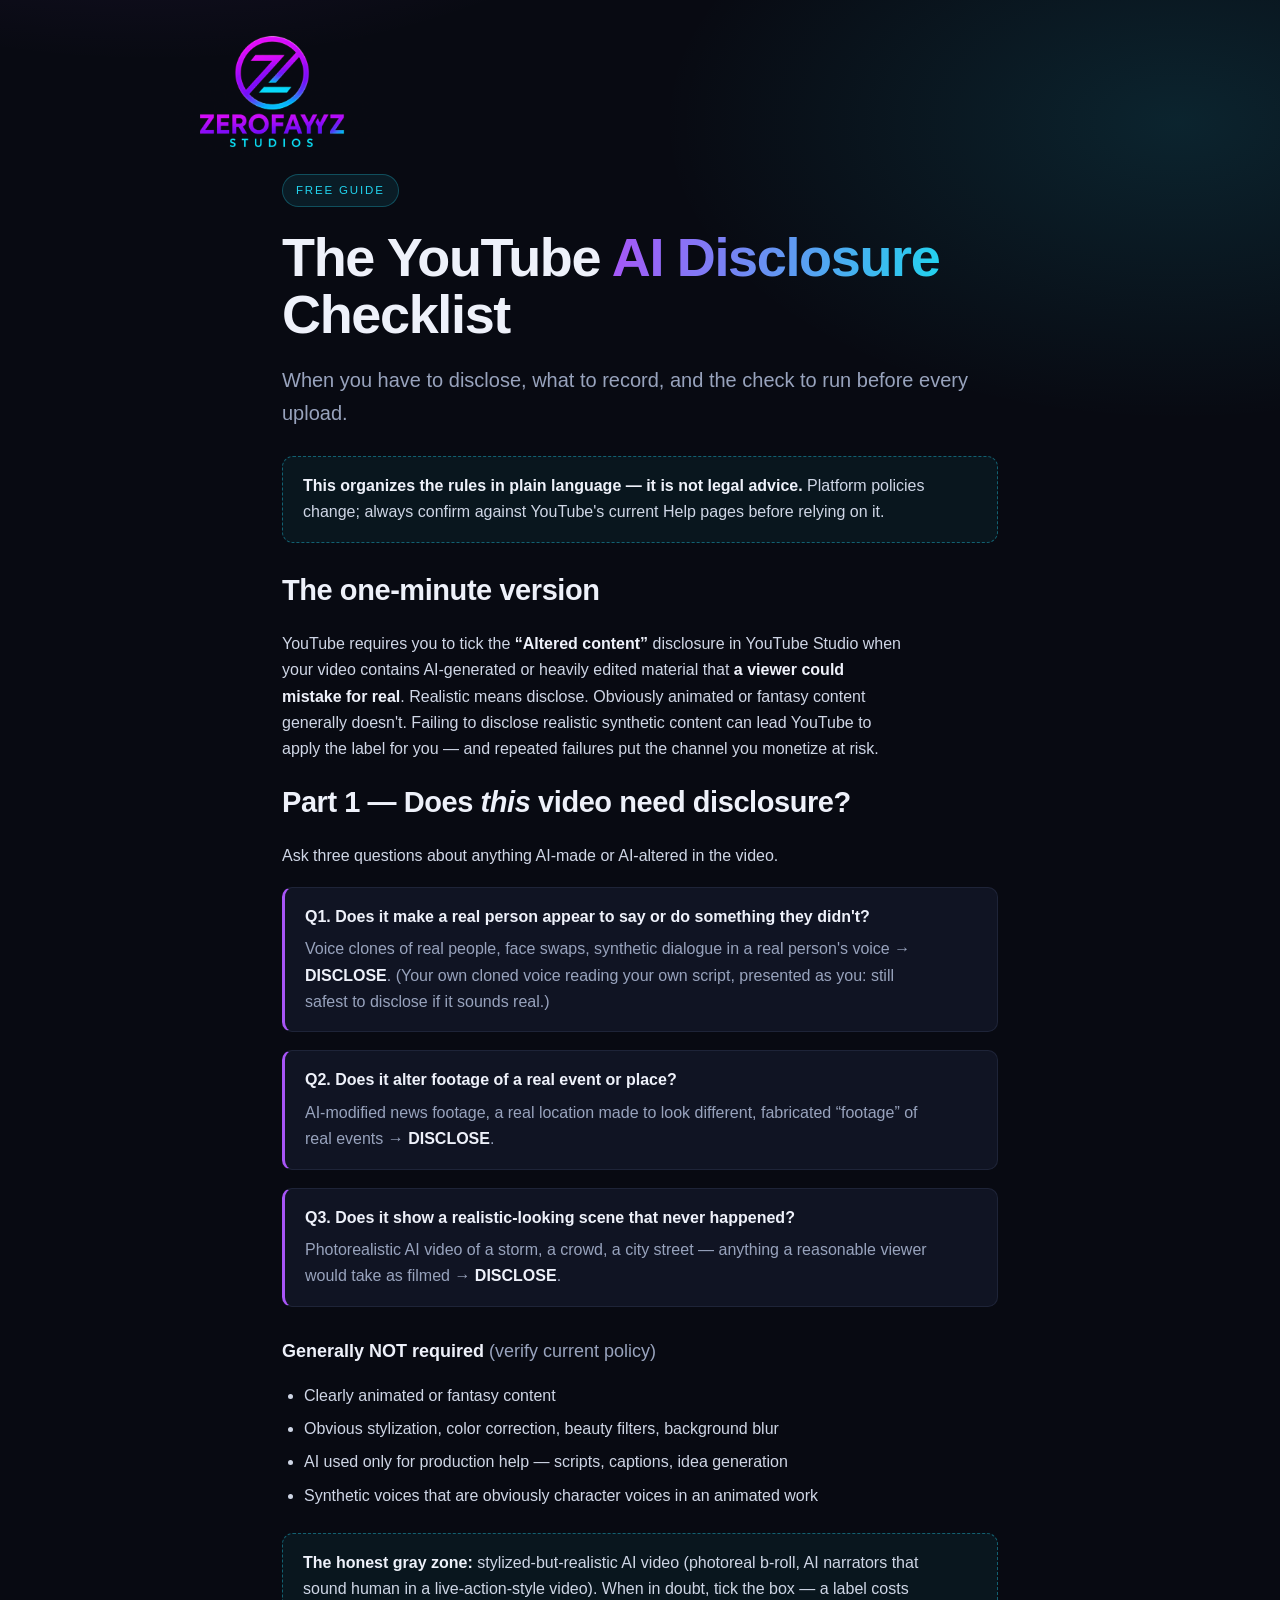
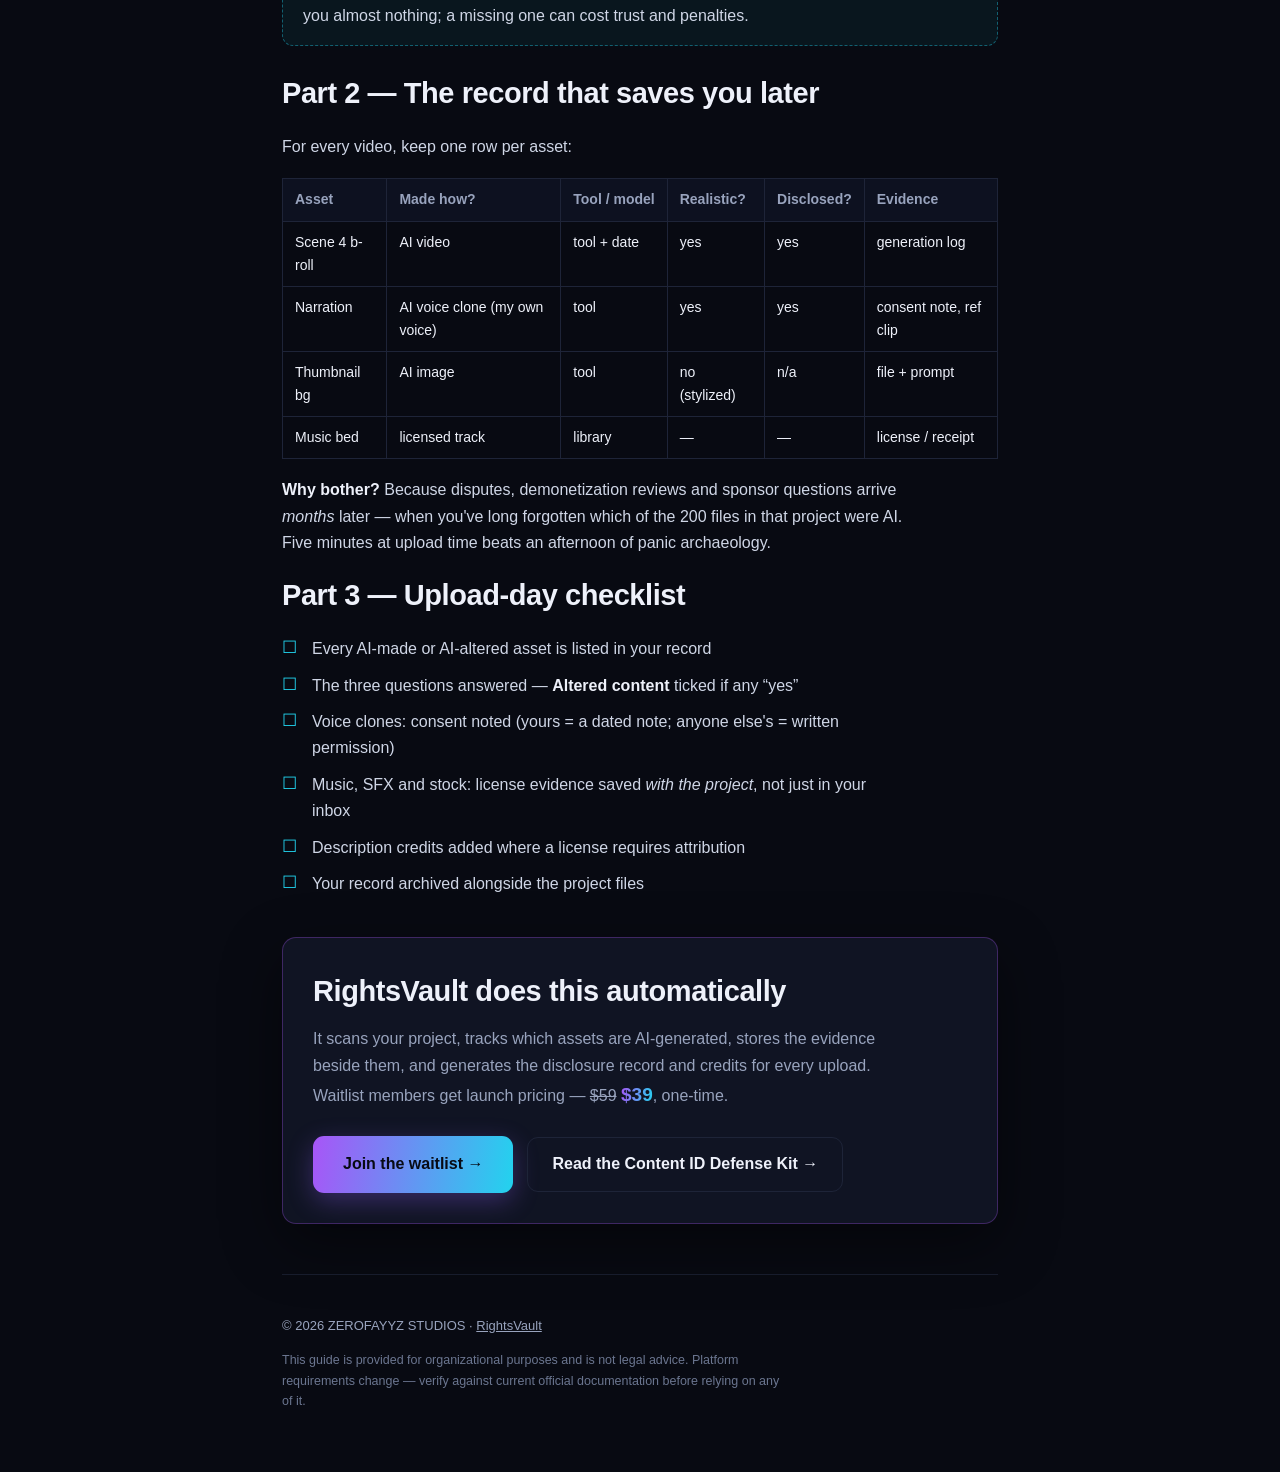
==== ai-disclosure-checklist.html @ b0fc578d "RightsVault waitlist site: landing page, two free guides, brand system Gate A demand-validation site" ====
<!DOCTYPE html>
<html lang="en">
<head>
<meta charset="utf-8">
<meta name="viewport" content="width=device-width, initial-scale=1">
<title>The YouTube AI Disclosure Checklist (2026) — ZEROFAYYZ</title>
<meta name="description" content="When YouTube requires you to disclose AI-generated content, what records to keep per video, and the upload-day checklist. Free guide from ZEROFAYYZ Studios.">
<link rel="canonical" href="https://zerofayyz.com/ai-disclosure-checklist.html">
<meta property="og:title" content="The YouTube AI Disclosure Checklist (2026)">
<meta property="og:description" content="When you must disclose AI content on YouTube, what to record, and the upload-day check. Free guide.">
<meta property="og:image" content="https://zerofayyz.com/social.jpg">
<meta property="og:type" content="article">
<meta name="twitter:card" content="summary_large_image">
<link rel="icon" type="image/png" href="favicon.png">
<link rel="stylesheet" href="style.css">
</head>
<body>

<header><div class="wrap">
  <a class="brand-link" href="index.html"><img class="brand-logo" src="logo.png" alt="ZEROFAYYZ STUDIOS" width="560" height="373"></a>
</div></header>

<div class="wrap read">
  <article>
    <span class="eyebrow">Free guide</span>
    <h1>The YouTube <span class="g">AI Disclosure</span> Checklist</h1>
    <p class="sub">When you have to disclose, what to record, and the check to run before every upload.</p>

    <div class="callout">
      <p><strong>This organizes the rules in plain language — it is not legal advice.</strong>
      Platform policies change; always confirm against YouTube's current Help pages before relying on it.</p>
    </div>

    <h2>The one-minute version</h2>
    <p>YouTube requires you to tick the <strong>“Altered content”</strong> disclosure in YouTube Studio when your
    video contains AI-generated or heavily edited material that <strong>a viewer could mistake for real</strong>.
    Realistic means disclose. Obviously animated or fantasy content generally doesn't. Failing to disclose realistic
    synthetic content can lead YouTube to apply the label for you — and repeated failures put the channel you
    monetize at risk.</p>

    <h2>Part 1 — Does <em>this</em> video need disclosure?</h2>
    <p>Ask three questions about anything AI-made or AI-altered in the video.</p>

    <div class="q">
      <b>Q1. Does it make a real person appear to say or do something they didn't?</b>
      <p>Voice clones of real people, face swaps, synthetic dialogue in a real person's voice → <strong>DISCLOSE</strong>.
      (Your own cloned voice reading your own script, presented as you: still safest to disclose if it sounds real.)</p>
    </div>
    <div class="q">
      <b>Q2. Does it alter footage of a real event or place?</b>
      <p>AI-modified news footage, a real location made to look different, fabricated “footage” of real
      events → <strong>DISCLOSE</strong>.</p>
    </div>
    <div class="q">
      <b>Q3. Does it show a realistic-looking scene that never happened?</b>
      <p>Photorealistic AI video of a storm, a crowd, a city street — anything a reasonable viewer would take
      as filmed → <strong>DISCLOSE</strong>.</p>
    </div>

    <h3>Generally NOT required <span style="color:var(--muted);font-weight:400">(verify current policy)</span></h3>
    <ul>
      <li>Clearly animated or fantasy content</li>
      <li>Obvious stylization, color correction, beauty filters, background blur</li>
      <li>AI used only for production help — scripts, captions, idea generation</li>
      <li>Synthetic voices that are obviously character voices in an animated work</li>
    </ul>

    <div class="callout">
      <p><strong>The honest gray zone:</strong> stylized-but-realistic AI video (photoreal b-roll, AI narrators
      that sound human in a live-action-style video). When in doubt, tick the box — a label costs you almost
      nothing; a missing one can cost trust and penalties.</p>
    </div>

    <h2>Part 2 — The record that saves you later</h2>
    <p>For every video, keep one row per asset:</p>
    <table>
      <tr><th>Asset</th><th>Made how?</th><th>Tool / model</th><th>Realistic?</th><th>Disclosed?</th><th>Evidence</th></tr>
      <tr><td>Scene 4 b-roll</td><td>AI video</td><td>tool + date</td><td>yes</td><td>yes</td><td>generation log</td></tr>
      <tr><td>Narration</td><td>AI voice clone (my own voice)</td><td>tool</td><td>yes</td><td>yes</td><td>consent note, ref clip</td></tr>
      <tr><td>Thumbnail bg</td><td>AI image</td><td>tool</td><td>no (stylized)</td><td>n/a</td><td>file + prompt</td></tr>
      <tr><td>Music bed</td><td>licensed track</td><td>library</td><td>—</td><td>—</td><td>license / receipt</td></tr>
    </table>
    <p><strong>Why bother?</strong> Because disputes, demonetization reviews and sponsor questions arrive
    <em>months</em> later — when you've long forgotten which of the 200 files in that project were AI. Five
    minutes at upload time beats an afternoon of panic archaeology.</p>

    <h2>Part 3 — Upload-day checklist</h2>
    <ul class="check">
      <li>Every AI-made or AI-altered asset is listed in your record</li>
      <li>The three questions answered — <strong>Altered content</strong> ticked if any “yes”</li>
      <li>Voice clones: consent noted (yours = a dated note; anyone else's = written permission)</li>
      <li>Music, SFX and stock: license evidence saved <em>with the project</em>, not just in your inbox</li>
      <li>Description credits added where a license requires attribution</li>
      <li>Your record archived alongside the project files</li>
    </ul>

    <div class="signup" style="margin:40px 0 10px">
      <h2>RightsVault does this automatically</h2>
      <p class="lede">It scans your project, tracks which assets are AI-generated, stores the evidence beside
      them, and generates the disclosure record and credits for every upload. Waitlist members get launch
      pricing — <s style="color:var(--muted)">$59</s> <strong class="g" style="font-size:19px">$39</strong>, one-time.</p>
      <div class="cta-row">
        <a class="btn" href="index.html#waitlist">Join the waitlist →</a>
        <a class="btn-ghost" href="content-id-defense-kit.html">Read the Content ID Defense Kit →</a>
      </div>
    </div>
  </article>

  <footer>
    <div>© 2026 ZEROFAYYZ STUDIOS · <a href="index.html">RightsVault</a></div>
    <div class="legal">This guide is provided for organizational purposes and is not legal advice. Platform
    requirements change — verify against current official documentation before relying on any of it.</div>
  </footer>
</div>
</body>
</html>
---- style.css ----
/* ZEROFAYYZ — shared design system (purple + cyan on studio dark) */
:root{
  --purple:#a855f7; --purple-dim:#8b5cf6; --cyan:#22d3ee; --cyan-dim:#06b6d4;
  --bg:#080a12; --panel:#101423; --panel-2:#0d1120;
  --line:#1e2438; --line-soft:#171c2c;
  --text:#eef1fa; --muted:#98a3bd;
  --good:#4fe3b0; --warn:#ffc46b; --bad:#ff7b8f;
  --radius:14px; --maxw:980px; --readw:760px;
  --grad:linear-gradient(100deg,var(--purple) 0%,var(--cyan) 100%);
}
*{box-sizing:border-box}
html{scroll-behavior:smooth}
body{
  margin:0; background:var(--bg); color:var(--text);
  font:16px/1.65 -apple-system,BlinkMacSystemFont,"Segoe UI",Inter,Roboto,Helvetica,Arial,sans-serif;
  -webkit-font-smoothing:antialiased;
  background-image:
    radial-gradient(60rem 32rem at 12% -8%, rgba(168,85,247,.16), transparent 60%),
    radial-gradient(52rem 30rem at 92% 4%, rgba(34,211,238,.13), transparent 62%);
  background-repeat:no-repeat;
}
.wrap{max-width:var(--maxw); margin:0 auto; padding:0 22px}
.read{max-width:var(--readw)}
a{color:var(--cyan)}
img{max-width:100%}

/* header / brand */
header{padding:24px 0 0}
.brand-logo{display:block; width:200px; max-width:52vw; height:auto; mix-blend-mode:screen}
.brand-link{display:inline-block; text-decoration:none}

/* type */
h1{font-size:clamp(31px,5.4vw,54px); line-height:1.07; margin:0 0 20px; letter-spacing:-.025em; font-weight:800}
h1 .g,.g{background:var(--grad); -webkit-background-clip:text; background-clip:text; color:transparent}
h2{font-size:clamp(21px,3.1vw,29px); margin:0 0 10px; letter-spacing:-.015em}
h3{font-size:18px; margin:30px 0 8px}
.sub{font-size:clamp(17px,2.2vw,20px); color:var(--muted); max-width:62ch; margin:0 0 26px}
.lede{color:var(--muted); max-width:66ch; margin:0 0 26px}
.eyebrow{display:inline-flex; align-items:center; gap:8px; font-size:11.5px; letter-spacing:.16em;
  text-transform:uppercase; color:var(--cyan); background:rgba(34,211,238,.09);
  border:1px solid rgba(34,211,238,.28); padding:6px 13px; border-radius:999px; margin-bottom:22px}

/* buttons */
.btn{display:inline-block; background:var(--grad); color:#070a14; font-weight:800;
  padding:15px 30px; border-radius:11px; text-decoration:none; border:0; font-size:16px;
  box-shadow:0 8px 26px rgba(139,92,246,.32)}
.btn:hover{filter:brightness(1.09)}
.btn-ghost{display:inline-block; padding:13px 24px; border-radius:11px; text-decoration:none;
  border:1px solid var(--line); color:var(--text); font-weight:600}
.btn-ghost:hover{border-color:var(--purple)}
.btn-note{font-size:13px; color:var(--muted)}
.cta-row{display:flex; flex-wrap:wrap; gap:14px; align-items:center}

/* sections + panels */
section{padding:54px 0; border-top:1px solid var(--line-soft)}
.card{background:var(--panel); border:1px solid var(--line); border-radius:var(--radius); padding:22px;
  position:relative; overflow:hidden}
.card::before{content:""; position:absolute; inset:0 0 auto 0; height:2px; background:var(--grad); opacity:.75}
.card h3{margin:0 0 8px; font-size:17px}
.card p{margin:0; color:var(--muted); font-size:14.5px}
.grid{display:grid; grid-template-columns:repeat(auto-fit,minmax(250px,1fr)); gap:18px; margin-top:26px}

/* article / guide pages */
article{padding:8px 0 20px}
article p{color:#cfd6e6; max-width:70ch}
article ul,article ol{color:#cfd6e6; max-width:70ch; padding-left:22px}
article li{margin:7px 0}
article strong{color:var(--text)}
.q{background:var(--panel); border:1px solid var(--line); border-left:3px solid var(--purple);
  border-radius:10px; padding:16px 20px; margin:18px 0}
.q b{display:block; margin-bottom:6px}
.q p{margin:0; color:var(--muted)}
.callout{background:rgba(34,211,238,.06); border:1px dashed rgba(34,211,238,.4);
  border-radius:11px; padding:16px 20px; margin:24px 0}
.callout p{margin:0; color:#cfd6e6}
table{width:100%; border-collapse:collapse; margin:18px 0; font-size:14px; display:block; overflow-x:auto}
th,td{border:1px solid var(--line); padding:9px 12px; text-align:left; vertical-align:top}
th{background:var(--panel-2); color:var(--muted); font-weight:600; white-space:nowrap}
.check{list-style:none; padding:0; margin:16px 0}
.check li{padding-left:30px; position:relative; margin:10px 0; color:#cfd6e6}
.check li::before{content:"☐"; position:absolute; left:0; color:var(--cyan); font-size:17px; line-height:1.4}
.tmpl{background:var(--panel-2); border:1px solid var(--line); border-radius:10px; padding:18px 20px;
  font-family:ui-monospace,SFMono-Regular,Menlo,monospace; font-size:13.5px; color:#cfd6e6; white-space:pre-wrap; margin:16px 0}

/* honesty / status block */
.honest{background:var(--panel); border:1px solid rgba(255,196,107,.32); border-radius:var(--radius); padding:24px 26px; margin:0 0 26px}
.honest h3{margin:0 0 10px; font-size:17px; color:var(--warn)}
.honest p{margin:0 0 10px; color:#cfd6e6; max-width:68ch}
.honest p:last-child{margin-bottom:0}

/* signup */
.signup{background:var(--panel); border:1px solid rgba(168,85,247,.3); border-radius:var(--radius);
  padding:30px; box-shadow:0 20px 60px rgba(0,0,0,.45)}
.pricebox{display:flex; gap:14px; flex-wrap:wrap; align-items:center; padding:14px 18px; margin-bottom:22px;
  border:1px dashed rgba(34,211,238,.4); border-radius:11px; background:rgba(34,211,238,.05)}
.pricebox b{background:var(--grad); -webkit-background-clip:text; background-clip:text; color:transparent; font-size:20px}
.pricebox s{color:var(--muted)}
.pricebox span{font-size:13.5px; color:var(--muted)}
.gift{display:grid; gap:10px; margin:18px 0 22px}
.gift div{padding-left:26px; position:relative; color:var(--muted); font-size:15px}
.gift div::before{content:"✓"; position:absolute; left:0; color:var(--cyan); font-weight:700}
iframe{width:100%; border:0; min-height:340px}

/* footer */
footer{padding:40px 0 60px; color:var(--muted); font-size:13px; border-top:1px solid var(--line-soft); margin-top:20px}
.legal{margin-top:14px; font-size:12.5px; color:#6b7690; max-width:72ch}
footer a{color:var(--muted)}

/* ---- landing-page specific ---- */
.hero{padding:60px 0 46px}
.offer{display:flex; align-items:center; gap:16px; flex-wrap:wrap;
  background:linear-gradient(100deg, rgba(168,85,247,.14), rgba(34,211,238,.10));
  border:1px solid rgba(168,85,247,.35); border-radius:var(--radius); padding:18px 22px; margin:0 0 28px}
.offer .price{font-size:15px; color:var(--text); font-weight:600}
.offer .price s{color:var(--muted); font-weight:400; margin-right:8px}
.offer .price b{font-size:22px; background:var(--grad); -webkit-background-clip:text; background-clip:text; color:transparent}
.offer .tag{font-size:13px; color:var(--muted)}
.quote{border-left:3px solid transparent; border-image:var(--grad) 1; padding:14px 0 14px 20px; margin:26px 0;
  font-size:18px; max-width:62ch}
.quote span{color:var(--muted); display:block; font-size:14px; margin-top:8px}
.audit{background:var(--panel); border:1px solid var(--line); border-radius:var(--radius); overflow:hidden;
  box-shadow:0 20px 50px rgba(0,0,0,.4)}
.audit-head{display:flex; justify-content:space-between; align-items:center; gap:12px;
  padding:14px 18px; border-bottom:1px solid var(--line); font-size:13px; color:var(--muted);
  flex-wrap:wrap; background:var(--panel-2)}
.pill{font-size:11px; letter-spacing:.1em; text-transform:uppercase; padding:4px 10px; border-radius:999px;
  font-weight:700; background:rgba(255,123,143,.12); color:var(--bad); border:1px solid rgba(255,123,143,.32)}
.row{display:flex; gap:12px; padding:12px 18px; border-bottom:1px solid var(--line-soft); font-size:14px; align-items:flex-start}
.row:last-child{border-bottom:0}
.ico{flex:0 0 20px; text-align:center; line-height:1.5; font-weight:700}
.row-main{flex:1; min-width:0}
.row-file{font-family:ui-monospace,SFMono-Regular,Menlo,monospace; font-size:13px; word-break:break-all}
.row-note{color:var(--muted); font-size:13px; margin-top:2px}
.ok{color:var(--good)} .warn{color:var(--warn)} .stop{color:var(--bad)}
.audit-foot{padding:14px 18px; border-top:1px solid var(--line); font-size:13px; color:var(--muted); background:var(--panel-2)}
ul.who{list-style:none; padding:0; margin:22px 0 0; display:grid; gap:12px}
ul.who li{padding-left:26px; position:relative; color:var(--muted); max-width:70ch}
ul.who li::before{content:"→"; position:absolute; left:0; color:var(--purple)}
ul.who b{color:var(--text)}
#waitlist{border-bottom:0}
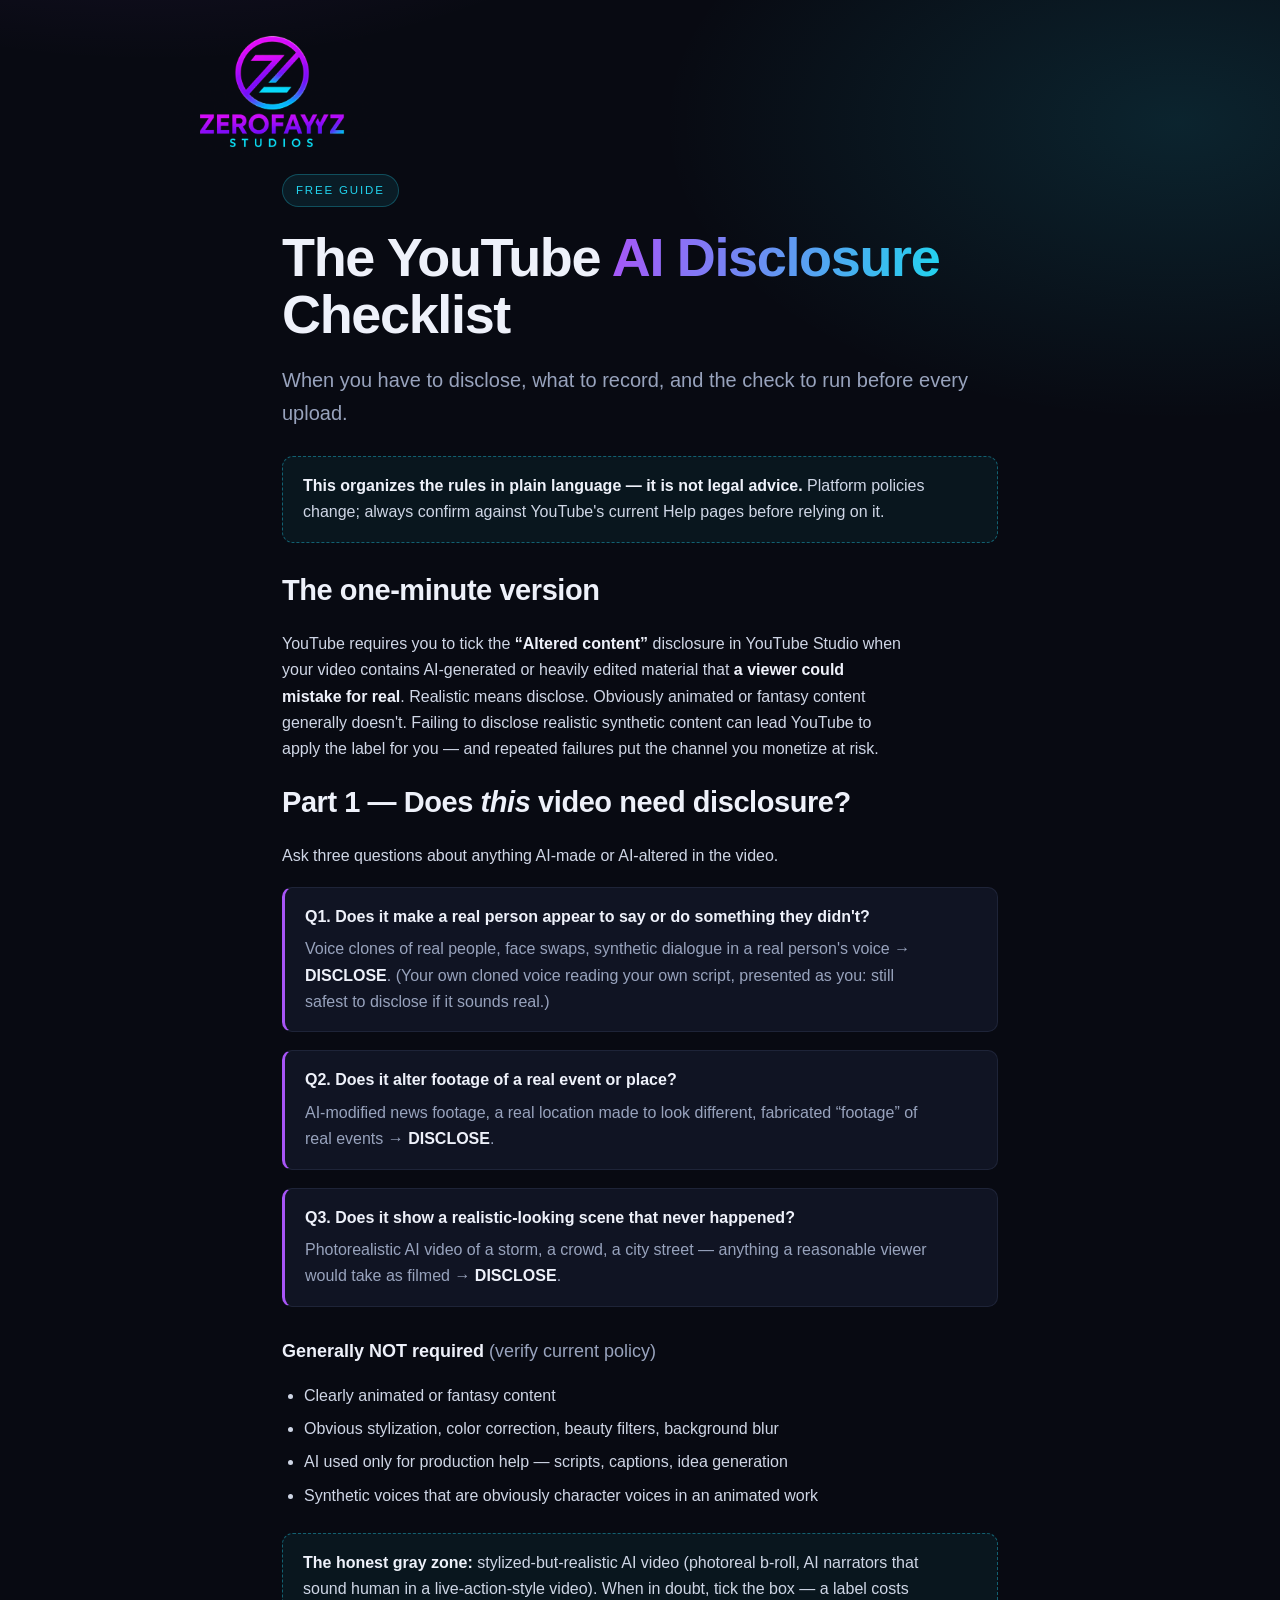
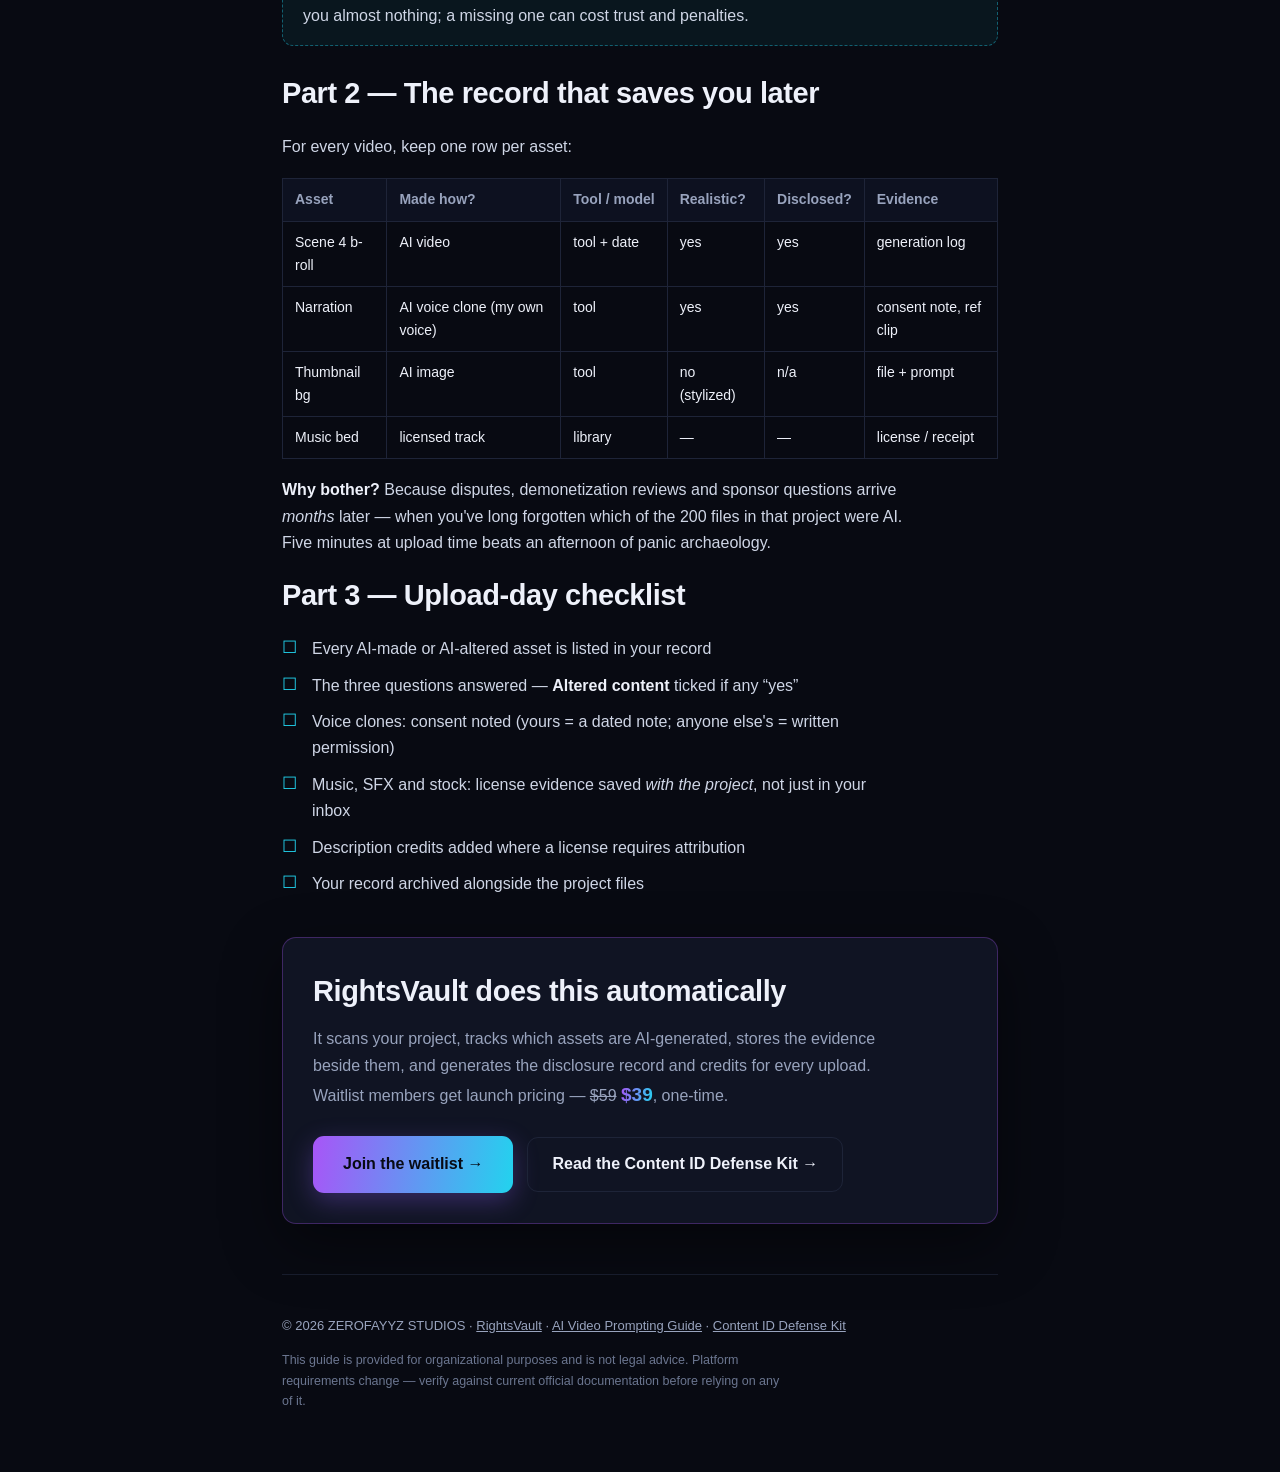
==== commit 37a287ea: "Add the AI Video Prompting Guide; proper favicon set; cross-links The guide is the first thing on th" ====
--- a/ai-disclosure-checklist.html
+++ b/ai-disclosure-checklist.html
@@ -107,10 +107,23 @@
   </article>
 
   <footer>
-    <div>© 2026 ZEROFAYYZ STUDIOS · <a href="index.html">RightsVault</a></div>
+    <div>© 2026 ZEROFAYYZ STUDIOS · <a href="index.html">RightsVault</a> ·
+      <a href="ai-video-prompting-guide.html">AI Video Prompting Guide</a> ·
+      <a href="content-id-defense-kit.html">Content ID Defense Kit</a></div>
     <div class="legal">This guide is provided for organizational purposes and is not legal advice. Platform
     requirements change — verify against current official documentation before relying on any of it.</div>
   </footer>
 </div>
+<script>
+/* Carry the campaign tag through to the waitlist page so signups stay attributed. */
+(function(){
+  var s=location.search; if(!s) return;
+  document.querySelectorAll('a[href*=".html"]').forEach(function(a){
+    var h=a.getAttribute("href"); if(/^https?:/i.test(h)||h.indexOf("?")>-1) return;
+    var i=h.indexOf("#");
+    a.setAttribute("href", i<0 ? h+s : h.slice(0,i)+s+h.slice(i));
+  });
+})();
+</script>
 </body>
 </html>
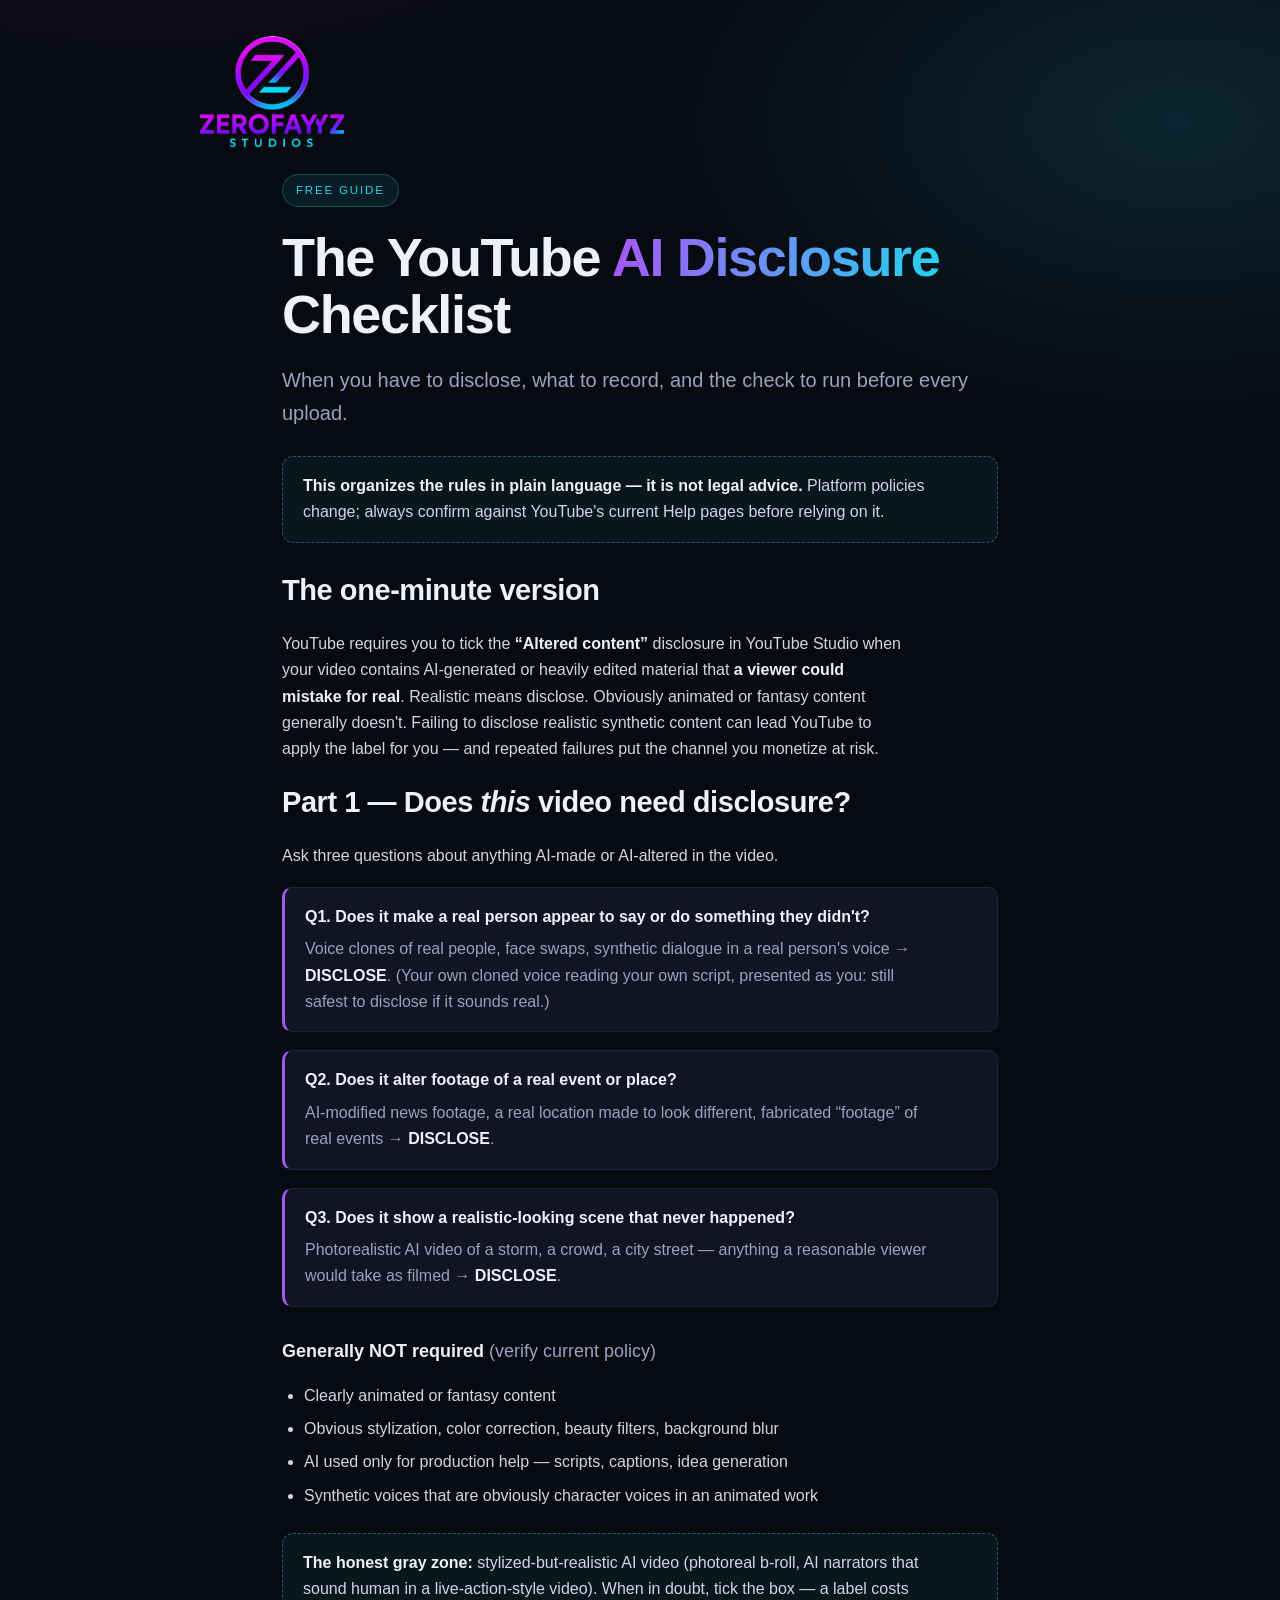
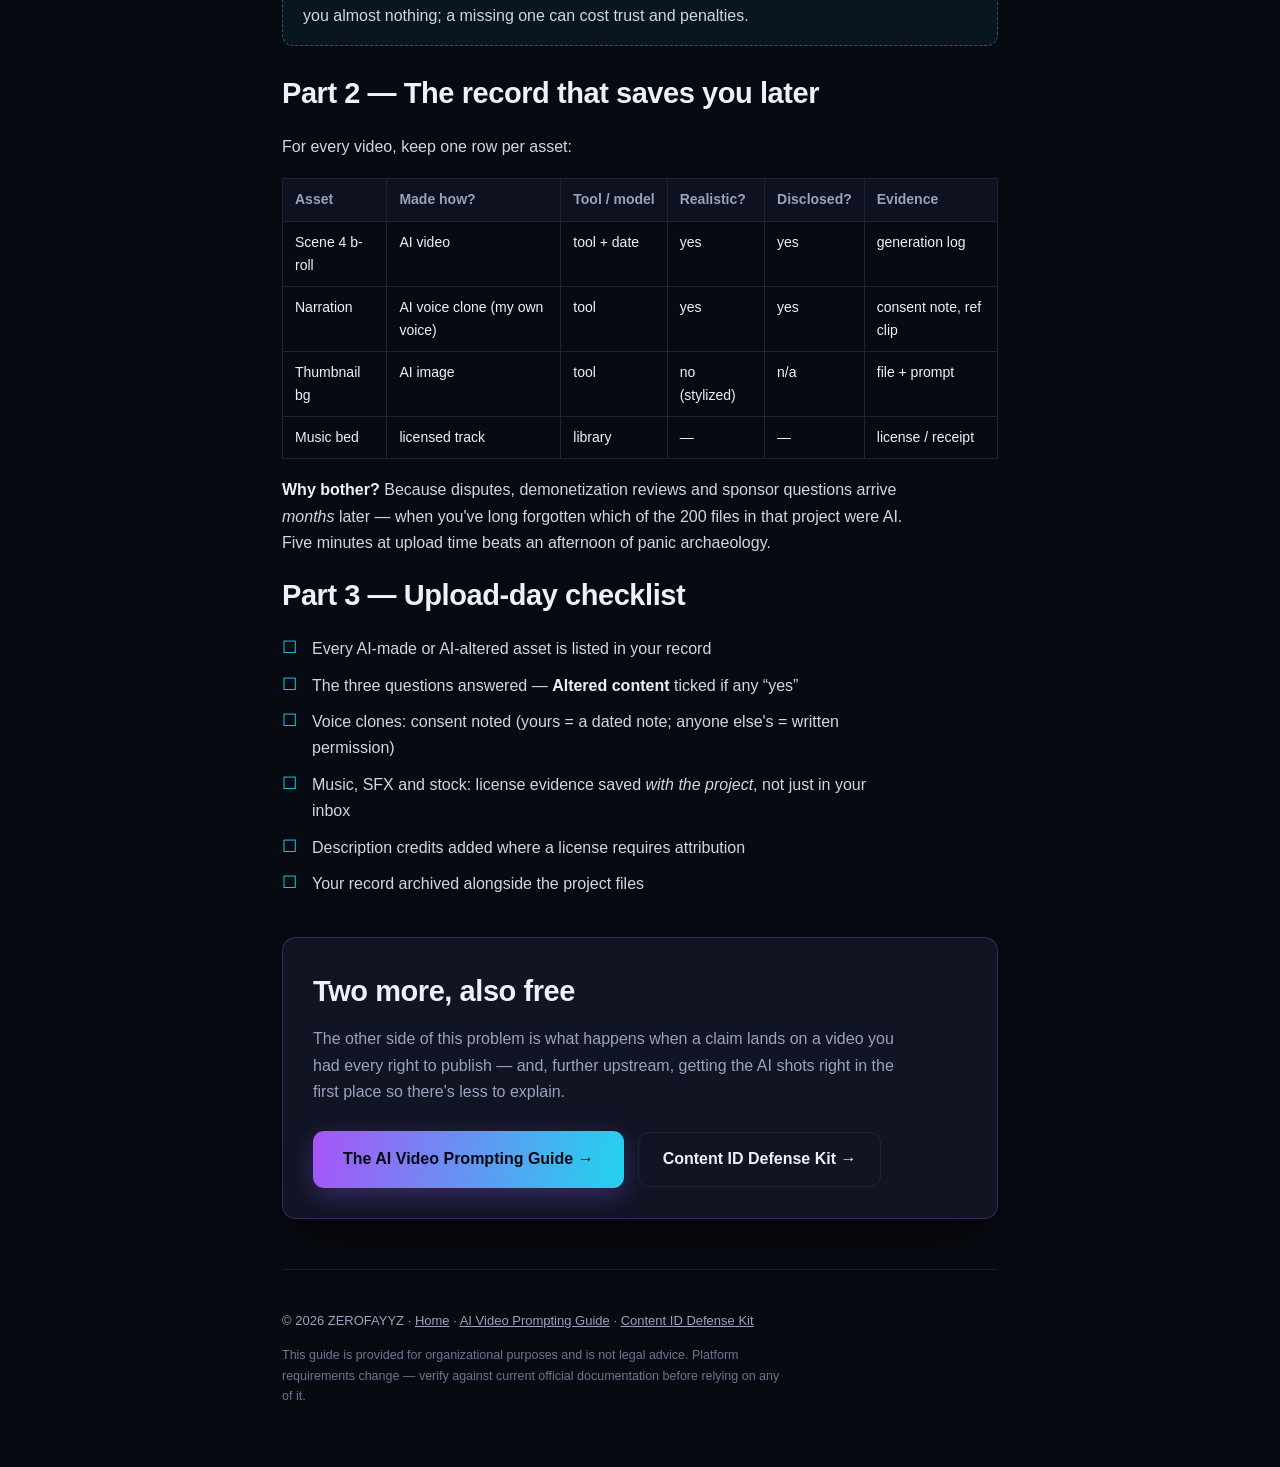
==== commit a6e38473: "Rebuild the site as ZEROFAYYZ, not a RightsVault waitlist The site was a landing page for one unbuil" ====
--- a/ai-disclosure-checklist.html
+++ b/ai-disclosure-checklist.html
@@ -11,7 +11,10 @@
 <meta property="og:image" content="https://zerofayyz.com/social.jpg">
 <meta property="og:type" content="article">
 <meta name="twitter:card" content="summary_large_image">
-<link rel="icon" type="image/png" href="favicon.png">
+<link rel="icon" href="/favicon.ico" sizes="any">
+<link rel="icon" type="image/png" sizes="32x32" href="/favicon-32.png">
+<link rel="icon" type="image/png" sizes="48x48" href="/favicon-48.png">
+<link rel="apple-touch-icon" href="/apple-touch-icon.png">
 <link rel="stylesheet" href="style.css">
 </head>
 <body>
@@ -95,19 +98,19 @@
     </ul>
 
     <div class="signup" style="margin:40px 0 10px">
-      <h2>RightsVault does this automatically</h2>
-      <p class="lede">It scans your project, tracks which assets are AI-generated, stores the evidence beside
-      them, and generates the disclosure record and credits for every upload. Waitlist members get launch
-      pricing — <s style="color:var(--muted)">$59</s> <strong class="g" style="font-size:19px">$39</strong>, one-time.</p>
+      <h2>Two more, also free</h2>
+      <p class="lede">The other side of this problem is what happens when a claim lands on a video you
+      had every right to publish — and, further upstream, getting the AI shots right in the first
+      place so there's less to explain.</p>
       <div class="cta-row">
-        <a class="btn" href="index.html#waitlist">Join the waitlist →</a>
-        <a class="btn-ghost" href="content-id-defense-kit.html">Read the Content ID Defense Kit →</a>
+        <a class="btn" href="ai-video-prompting-guide.html">The AI Video Prompting Guide →</a>
+        <a class="btn-ghost" href="content-id-defense-kit.html">Content ID Defense Kit →</a>
       </div>
     </div>
   </article>
 
   <footer>
-    <div>© 2026 ZEROFAYYZ STUDIOS · <a href="index.html">RightsVault</a> ·
+    <div>© 2026 ZEROFAYYZ · <a href="index.html">Home</a> ·
       <a href="ai-video-prompting-guide.html">AI Video Prompting Guide</a> ·
       <a href="content-id-defense-kit.html">Content ID Defense Kit</a></div>
     <div class="legal">This guide is provided for organizational purposes and is not legal advice. Platform
@@ -115,7 +118,7 @@
   </footer>
 </div>
 <script>
-/* Carry the campaign tag through to the waitlist page so signups stay attributed. */
+/* Carry any campaign tag across internal links so referrals stay attributable. */
 (function(){
   var s=location.search; if(!s) return;
   document.querySelectorAll('a[href*=".html"]').forEach(function(a){
